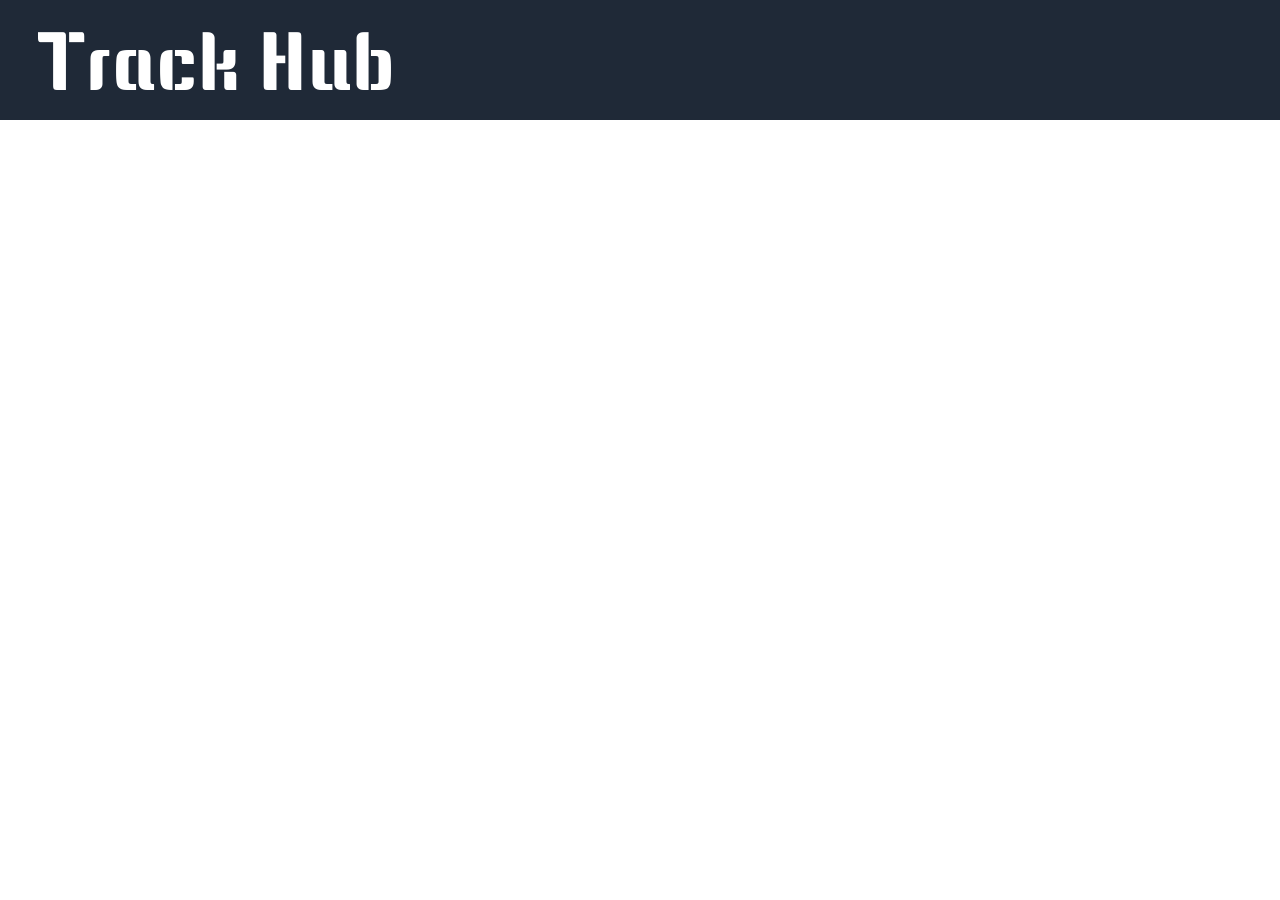
==== index.html @ 0800f73b "feat(ui): add Track Hub header" ====
<!doctype html>
<html lang="en">
  <head>
    <meta charset="UTF-8" />
    <meta name="viewport" content="width=device-width, initial-scale=1.0" />
    <title>TrackHub</title>
    <link rel="preconnect" href="https://fonts.googleapis.com" />
    <link rel="preconnect" href="https://fonts.gstatic.com" crossorigin />
    <link href="https://fonts.googleapis.com/css2?family=Keania+One&display=swap" rel="stylesheet" />
    <style>
      * {
        box-sizing: border-box;
      }

      body {
        margin: 0;
        background: #ffffff;
        font-family: Arial, sans-serif;
      }

      .top-menu {
        height: 120px;
        display: flex;
        align-items: center;
        padding-left: 36px;
        background: #1f2937;
      }

      .top-menu__brand {
        color: #ffffff;
        font-family: "Keania One", Arial, sans-serif;
        font-size: 5rem;
        font-weight: 400;
        line-height: 1;
        letter-spacing: 0.01em;
        text-decoration: none;
      }
    </style>
  </head>
  <body>
    <header class="top-menu">
      <a class="top-menu__brand" href="/">Track Hub</a>
    </header>
  </body>
</html>
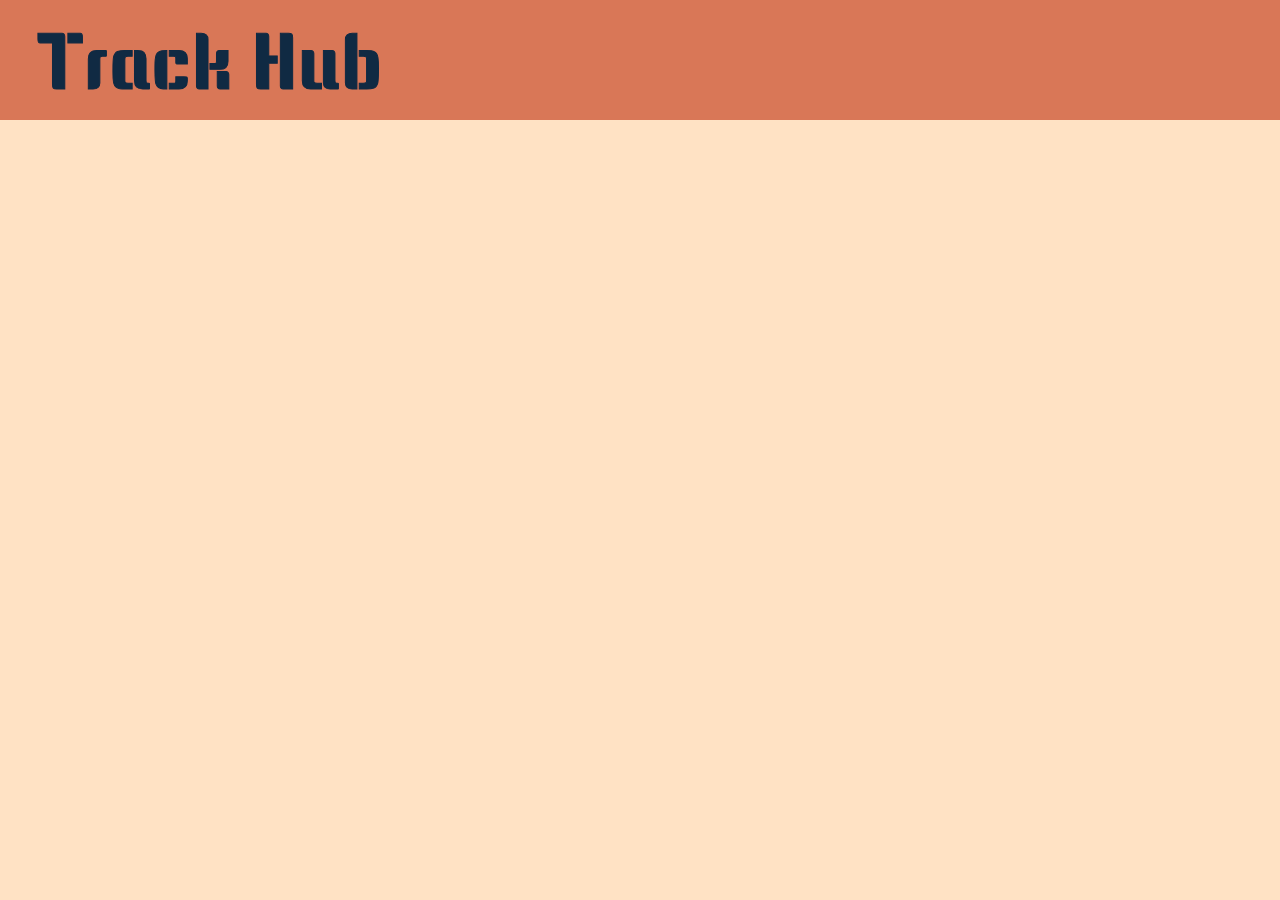
==== commit c26fcb8c: "feat(ui): add multilingual title animation" ====
--- a/index.html
+++ b/index.html
@@ -8,13 +8,20 @@
     <link rel="preconnect" href="https://fonts.gstatic.com" crossorigin />
     <link href="https://fonts.googleapis.com/css2?family=Keania+One&display=swap" rel="stylesheet" />
     <style>
+      :root {
+        --pastel-orange: #d97757;
+        --cream-orange: #ffe2c4;
+        --navy: #102a43;
+      }
+
       * {
         box-sizing: border-box;
       }
 
       body {
         margin: 0;
-        background: #ffffff;
+        min-height: 100vh;
+        background: var(--cream-orange);
         font-family: Arial, sans-serif;
       }
 
@@ -23,23 +30,101 @@
         display: flex;
         align-items: center;
         padding-left: 36px;
-        background: #1f2937;
+        background: var(--pastel-orange);
       }
 
       .top-menu__brand {
-        color: #ffffff;
+        color: var(--navy);
         font-family: "Keania One", Arial, sans-serif;
-        font-size: 5rem;
+        font-size: clamp(1.75rem, 6vw, 6rem);
         font-weight: 400;
+        -webkit-text-stroke: 1px var(--navy);
         line-height: 1;
         letter-spacing: 0.01em;
         text-decoration: none;
+        display: inline-block;
+        white-space: nowrap;
       }
     </style>
   </head>
   <body>
     <header class="top-menu">
-      <a class="top-menu__brand" href="/">Track Hub</a>
+      <a class="top-menu__brand" href="/" aria-label="Track Hub"></a>
     </header>
+    <script>
+      const brand = document.querySelector(".top-menu__brand");
+      const titles = [
+        { text: "Track Hub", language: "en" },
+        { text: "追踪中心", language: "zh" },
+        { text: "ट्रैक हब", language: "hi" },
+        { text: "Centro de seguimiento", language: "es" },
+        { text: "Centre de suivi", language: "fr" },
+        { text: "مركز التتبع", language: "ar" },
+        { text: "ট্র্যাকিং হাব", language: "bn" },
+        { text: "Centro de rastreamento", language: "pt" },
+        { text: "Центр отслеживания", language: "ru" },
+        { text: "ٹریکنگ حب", language: "ur" },
+        { text: "Pusat pelacakan", language: "id" },
+        { text: "Tracking-Zentrale", language: "de" },
+        { text: "追跡ハブ", language: "ja" },
+        { text: "ਟ੍ਰੈਕਿੰਗ ਹੱਬ", language: "pa" },
+        { text: "ट्रॅकिंग हब", language: "mr" },
+        { text: "ట్రాకింగ్ హబ్", language: "te" },
+        { text: "Takip merkezi", language: "tr" },
+        { text: "கண்காணிப்பு மையம்", language: "ta" },
+        { text: "Trung tâm theo dõi", language: "vi" },
+        { text: "추적 허브", language: "ko" },
+      ];
+      const typingDuration = 1000;
+      const readingDuration = 1400;
+      const deletingDuration = 600;
+
+      if (window.matchMedia("(prefers-reduced-motion: reduce)").matches) {
+        brand.textContent = titles[0].text;
+      } else {
+        let titleIndex = 0;
+
+        const animateTitle = () => {
+          const title = titles[titleIndex];
+          const characters = window.Intl?.Segmenter
+            ? [...new Intl.Segmenter(title.language, { granularity: "grapheme" }).segment(title.text)].map(({ segment }) => segment)
+            : Array.from(title.text);
+          const typingDelay = typingDuration / characters.length;
+          const deletingDelay = deletingDuration / characters.length;
+          let characterIndex = 0;
+
+          brand.textContent = "";
+          brand.lang = title.language;
+          brand.setAttribute("aria-label", title.text);
+
+          const typeNextCharacter = () => {
+            brand.textContent += characters[characterIndex];
+            characterIndex += 1;
+
+            if (characterIndex < characters.length) {
+              window.setTimeout(typeNextCharacter, typingDelay);
+            } else {
+              window.setTimeout(deleteCharacter, readingDuration);
+            }
+          };
+
+          const deleteCharacter = () => {
+            characters.pop();
+            brand.textContent = characters.join("");
+
+            if (characters.length > 0) {
+              window.setTimeout(deleteCharacter, deletingDelay);
+            } else {
+              titleIndex = (titleIndex + 1) % titles.length;
+              window.setTimeout(animateTitle, 180);
+            }
+          };
+
+          window.setTimeout(typeNextCharacter, typingDelay);
+        };
+
+        animateTitle();
+      }
+    </script>
   </body>
 </html>
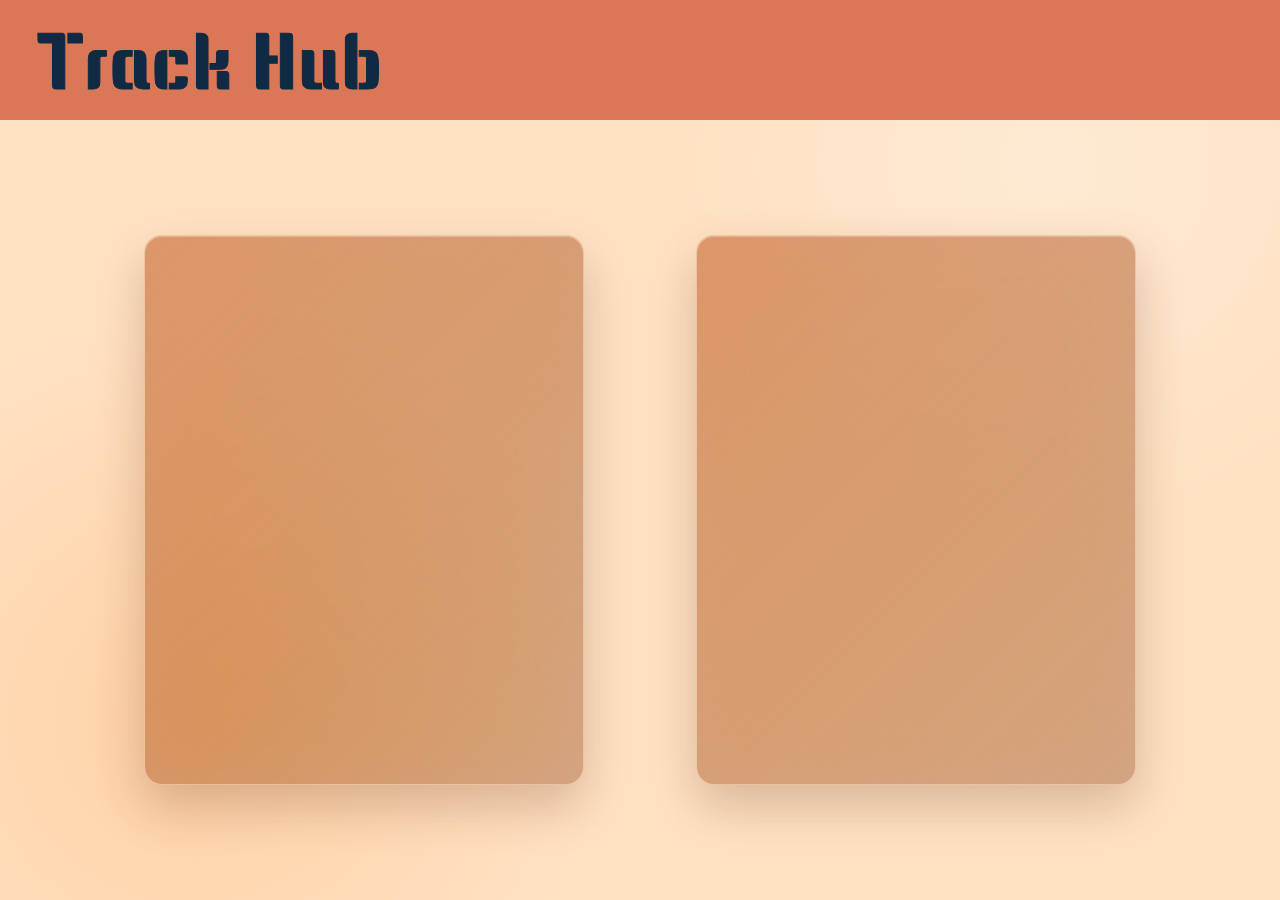
==== commit 5131cffb: "feat(ui): add frosted multilingual landing layout" ====
--- a/index.html
+++ b/index.html
@@ -21,7 +21,10 @@
       body {
         margin: 0;
         min-height: 100vh;
-        background: var(--cream-orange);
+        background:
+          radial-gradient(circle at 15% 80%, #ffd1a5 0, transparent 32%),
+          radial-gradient(circle at 82% 18%, #ffe9d2 0, transparent 28%),
+          var(--cream-orange);
         font-family: Arial, sans-serif;
       }
 
@@ -45,12 +48,51 @@
         display: inline-block;
         white-space: nowrap;
       }
+
+      .glass-panels {
+        min-height: calc(100vh - 120px);
+        display: grid;
+        grid-template-columns: repeat(2, minmax(0, 440px));
+        justify-content: center;
+        align-items: center;
+        gap: 112px;
+        width: min(992px, calc(100% - 72px));
+        margin: 0 auto;
+      }
+
+      .glass-panel {
+        aspect-ratio: 4 / 5;
+        border: 1px solid rgba(255, 232, 205, 0.52);
+        border-radius: 18px;
+        background: linear-gradient(135deg, rgba(187, 82, 29, 0.52), rgba(126, 48, 17, 0.34));
+        box-shadow:
+          inset 0 1px 0 rgba(255, 244, 228, 0.3),
+          0 22px 50px rgba(101, 43, 16, 0.24);
+        backdrop-filter: blur(28px) saturate(145%);
+        -webkit-backdrop-filter: blur(28px) saturate(145%);
+      }
+
+      @media (max-width: 700px) {
+        .glass-panels {
+          grid-template-columns: 1fr;
+          width: min(100% - 36px, 520px);
+          padding: 36px 0;
+        }
+
+        .glass-panel {
+          width: 100%;
+        }
+      }
     </style>
   </head>
   <body>
     <header class="top-menu">
       <a class="top-menu__brand" href="/" aria-label="Track Hub"></a>
     </header>
+    <main class="glass-panels">
+      <section class="glass-panel" aria-label="Track Hub panel one"></section>
+      <section class="glass-panel" aria-label="Track Hub panel two"></section>
+    </main>
     <script>
       const brand = document.querySelector(".top-menu__brand");
       const titles = [
@@ -82,10 +124,14 @@
       if (window.matchMedia("(prefers-reduced-motion: reduce)").matches) {
         brand.textContent = titles[0].text;
       } else {
-        let titleIndex = 0;
+        const englishTitle = titles[0];
+        const localizedTitles = titles.slice(1);
+        let localizedIndex = 0;
+        let titlesSinceEnglish = 2;
 
         const animateTitle = () => {
-          const title = titles[titleIndex];
+          const isEnglishTurn = titlesSinceEnglish === 2;
+          const title = isEnglishTurn ? englishTitle : localizedTitles[localizedIndex];
           const characters = window.Intl?.Segmenter
             ? [...new Intl.Segmenter(title.language, { granularity: "grapheme" }).segment(title.text)].map(({ segment }) => segment)
             : Array.from(title.text);
@@ -115,7 +161,13 @@
             if (characters.length > 0) {
               window.setTimeout(deleteCharacter, deletingDelay);
             } else {
-              titleIndex = (titleIndex + 1) % titles.length;
+              if (isEnglishTurn) {
+                titlesSinceEnglish = 0;
+              } else {
+                localizedIndex = (localizedIndex + 1) % localizedTitles.length;
+                titlesSinceEnglish += 1;
+              }
+
               window.setTimeout(animateTitle, 180);
             }
           };
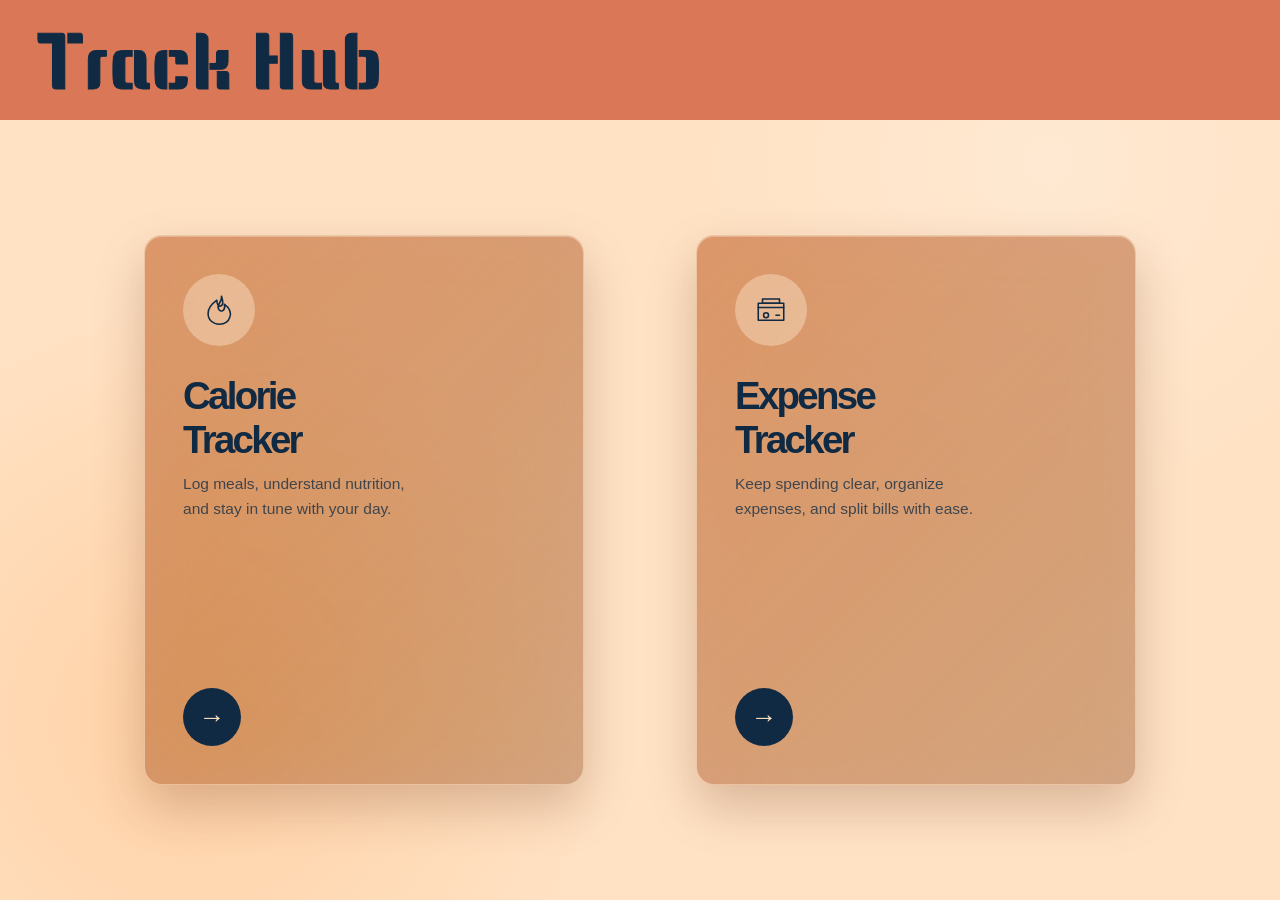
==== commit 034e93bc: "feat(ui): add tracker landing pages" ====
--- a/index.html
+++ b/index.html
@@ -72,6 +72,68 @@
         -webkit-backdrop-filter: blur(28px) saturate(145%);
       }
 
+      .tracker-card {
+        display: flex;
+        flex-direction: column;
+        align-items: flex-start;
+        padding: 38px;
+      }
+
+      .tracker-icon {
+        width: 72px;
+        height: 72px;
+        display: grid;
+        place-items: center;
+        border-radius: 50%;
+        background: rgba(255, 238, 215, 0.38);
+        color: var(--navy);
+      }
+
+      .tracker-icon svg {
+        width: 34px;
+        height: 34px;
+        fill: none;
+        stroke: currentColor;
+        stroke-linecap: round;
+        stroke-linejoin: round;
+        stroke-width: 2.2;
+      }
+
+      .tracker-card h2 {
+        margin: 28px 0 10px;
+        color: var(--navy);
+        font-size: clamp(2rem, 3vw, 2.7rem);
+        letter-spacing: -0.07em;
+      }
+
+      .tracker-card p {
+        margin: 0;
+        max-width: 240px;
+        color: rgba(16, 42, 67, 0.76);
+        font-size: 0.97rem;
+        line-height: 1.6;
+      }
+
+      .tracker-card__link {
+        width: 58px;
+        height: 58px;
+        display: grid;
+        place-items: center;
+        margin-top: auto;
+        border-radius: 50%;
+        background: var(--navy);
+        color: var(--cream-orange);
+        font-size: 1.65rem;
+        text-decoration: none;
+        transition: transform 180ms ease, background 180ms ease;
+      }
+
+      .tracker-card__link:hover,
+      .tracker-card__link:focus-visible {
+        background: #173d60;
+        transform: translateX(5px);
+      }
+
       @media (max-width: 700px) {
         .glass-panels {
           grid-template-columns: 1fr;
@@ -90,8 +152,22 @@
       <a class="top-menu__brand" href="/" aria-label="Track Hub"></a>
     </header>
     <main class="glass-panels">
-      <section class="glass-panel" aria-label="Track Hub panel one"></section>
-      <section class="glass-panel" aria-label="Track Hub panel two"></section>
+      <article class="glass-panel tracker-card">
+        <div class="tracker-icon" aria-hidden="true">
+          <svg viewBox="0 0 48 48"><path d="M27.5 4.5c1.7 9-7.8 11.2-4.1 18.1 1.7 3.1 5 3.7 7.1 1.3 2.6-3.1.9-8.1.9-8.1 7.2 5.2 10.1 11.5 8 18.2-2.1 6.8-8.1 10-15 10-8.8 0-15.8-5.8-15.8-15.1 0-8.6 6.1-14.2 12.4-18.7-.2 6.4 2.5 8.8 5.1 8.3 3.6-.8 4.4-5.7 1.4-14Z"/></svg>
+        </div>
+        <h2>Calorie<br />Tracker</h2>
+        <p>Log meals, understand nutrition, and stay in tune with your day.</p>
+        <a class="tracker-card__link" href="calorie.html" aria-label="Open Calorie Tracker">→</a>
+      </article>
+      <article class="glass-panel tracker-card">
+        <div class="tracker-icon" aria-hidden="true">
+          <svg viewBox="0 0 48 48"><path d="M6 14.5h36v24H6z"/><path d="M6 20.5h36M31 31.5h5M12 8.5h24v6H12z"/><circle cx="17" cy="31.5" r="3.5"/></svg>
+        </div>
+        <h2>Expense<br />Tracker</h2>
+        <p>Keep spending clear, organize expenses, and split bills with ease.</p>
+        <a class="tracker-card__link" href="expense.html" aria-label="Open Expense Tracker">→</a>
+      </article>
     </main>
     <script>
       const brand = document.querySelector(".top-menu__brand");
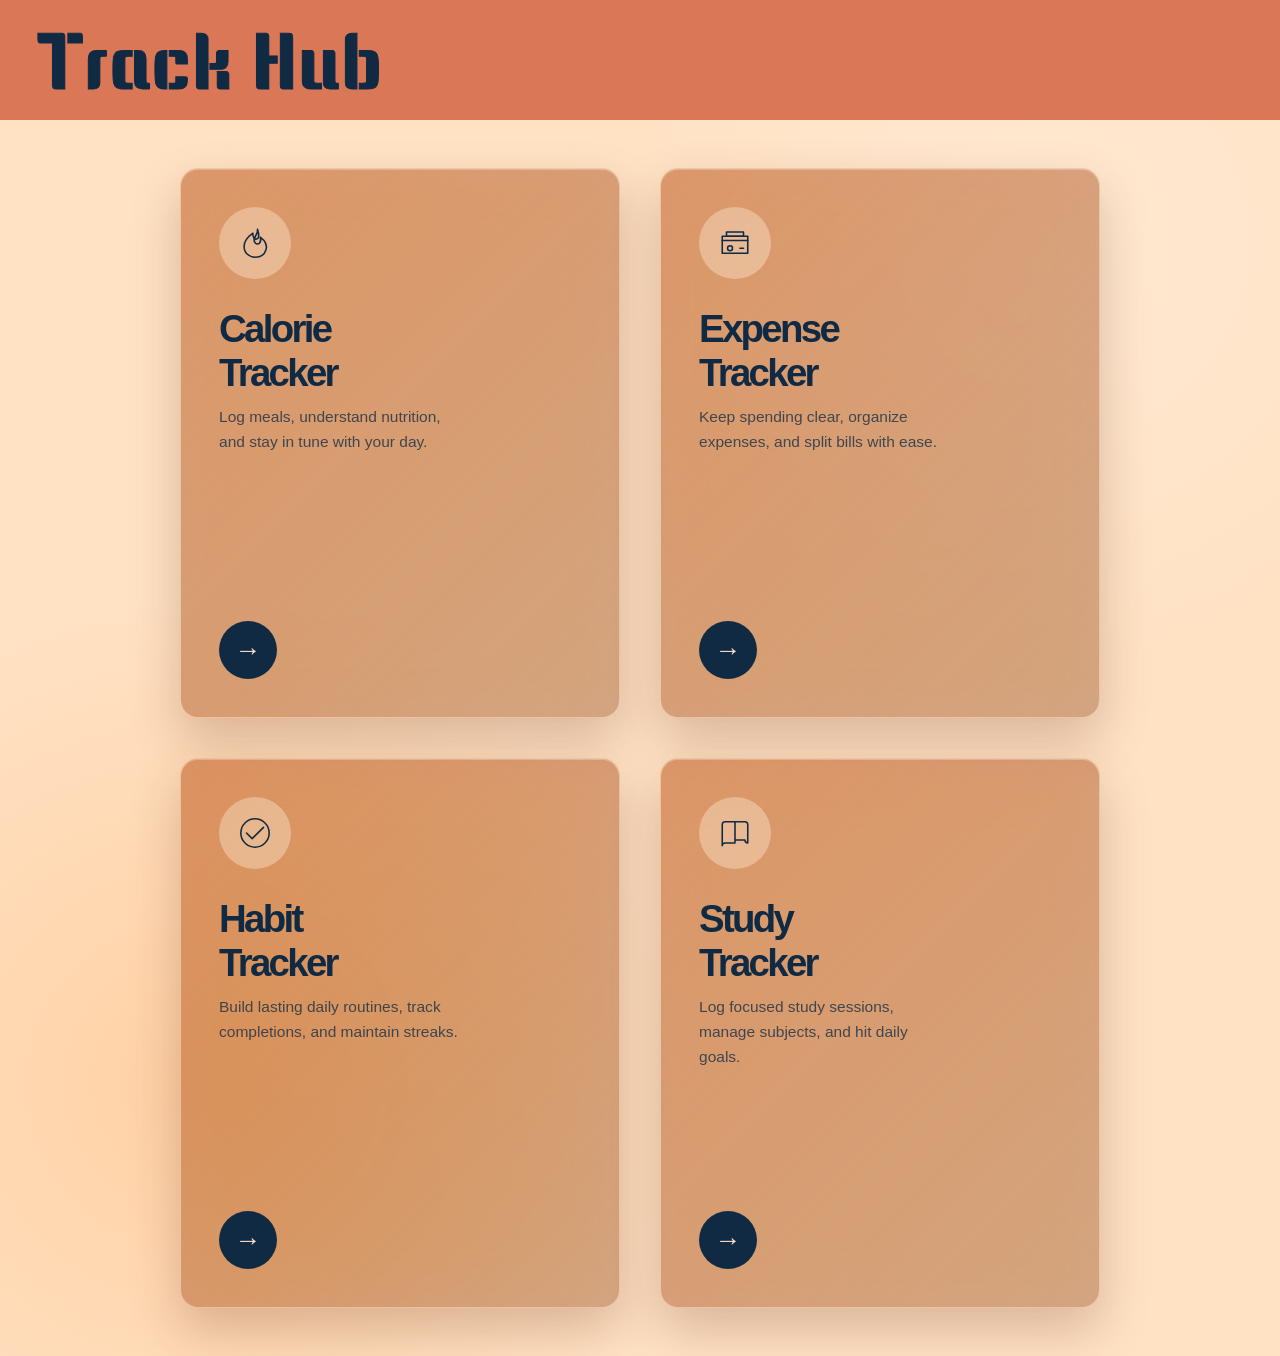
==== commit a123ee82: "feat(ui): add habit and study tracker cards to hub landing dashboard" ====
--- a/index.html
+++ b/index.html
@@ -55,9 +55,10 @@
         grid-template-columns: repeat(2, minmax(0, 440px));
         justify-content: center;
         align-items: center;
-        gap: 112px;
+        gap: 40px;
         width: min(992px, calc(100% - 72px));
         margin: 0 auto;
+        padding: 48px 0;
       }
 
       .glass-panel {
@@ -167,6 +168,22 @@
         <h2>Expense<br />Tracker</h2>
         <p>Keep spending clear, organize expenses, and split bills with ease.</p>
         <a class="tracker-card__link" href="expense.html" aria-label="Open Expense Tracker">→</a>
+      </article>
+      <article class="glass-panel tracker-card">
+        <div class="tracker-icon" aria-hidden="true">
+          <svg viewBox="0 0 48 48"><path d="M12 24l8 8 16-16"/><circle cx="24" cy="24" r="20"/></svg>
+        </div>
+        <h2>Habit<br />Tracker</h2>
+        <p>Build lasting daily routines, track completions, and maintain streaks.</p>
+        <a class="tracker-card__link" href="/api/habit/dashboard" aria-label="Open Habit Tracker">→</a>
+      </article>
+      <article class="glass-panel tracker-card">
+        <div class="tracker-icon" aria-hidden="true">
+          <svg viewBox="0 0 48 48"><path d="M6 38V12a4 4 0 0 1 4-4h14v30H10a4 4 0 0 0-4 4zm18 0V8h14a4 4 0 0 1 4 4v26a4 4 0 0 1-4-4H24z"/></svg>
+        </div>
+        <h2>Study<br />Tracker</h2>
+        <p>Log focused study sessions, manage subjects, and hit daily goals.</p>
+        <a class="tracker-card__link" href="/api/study/dashboard" aria-label="Open Study Tracker">→</a>
       </article>
     </main>
     <script>
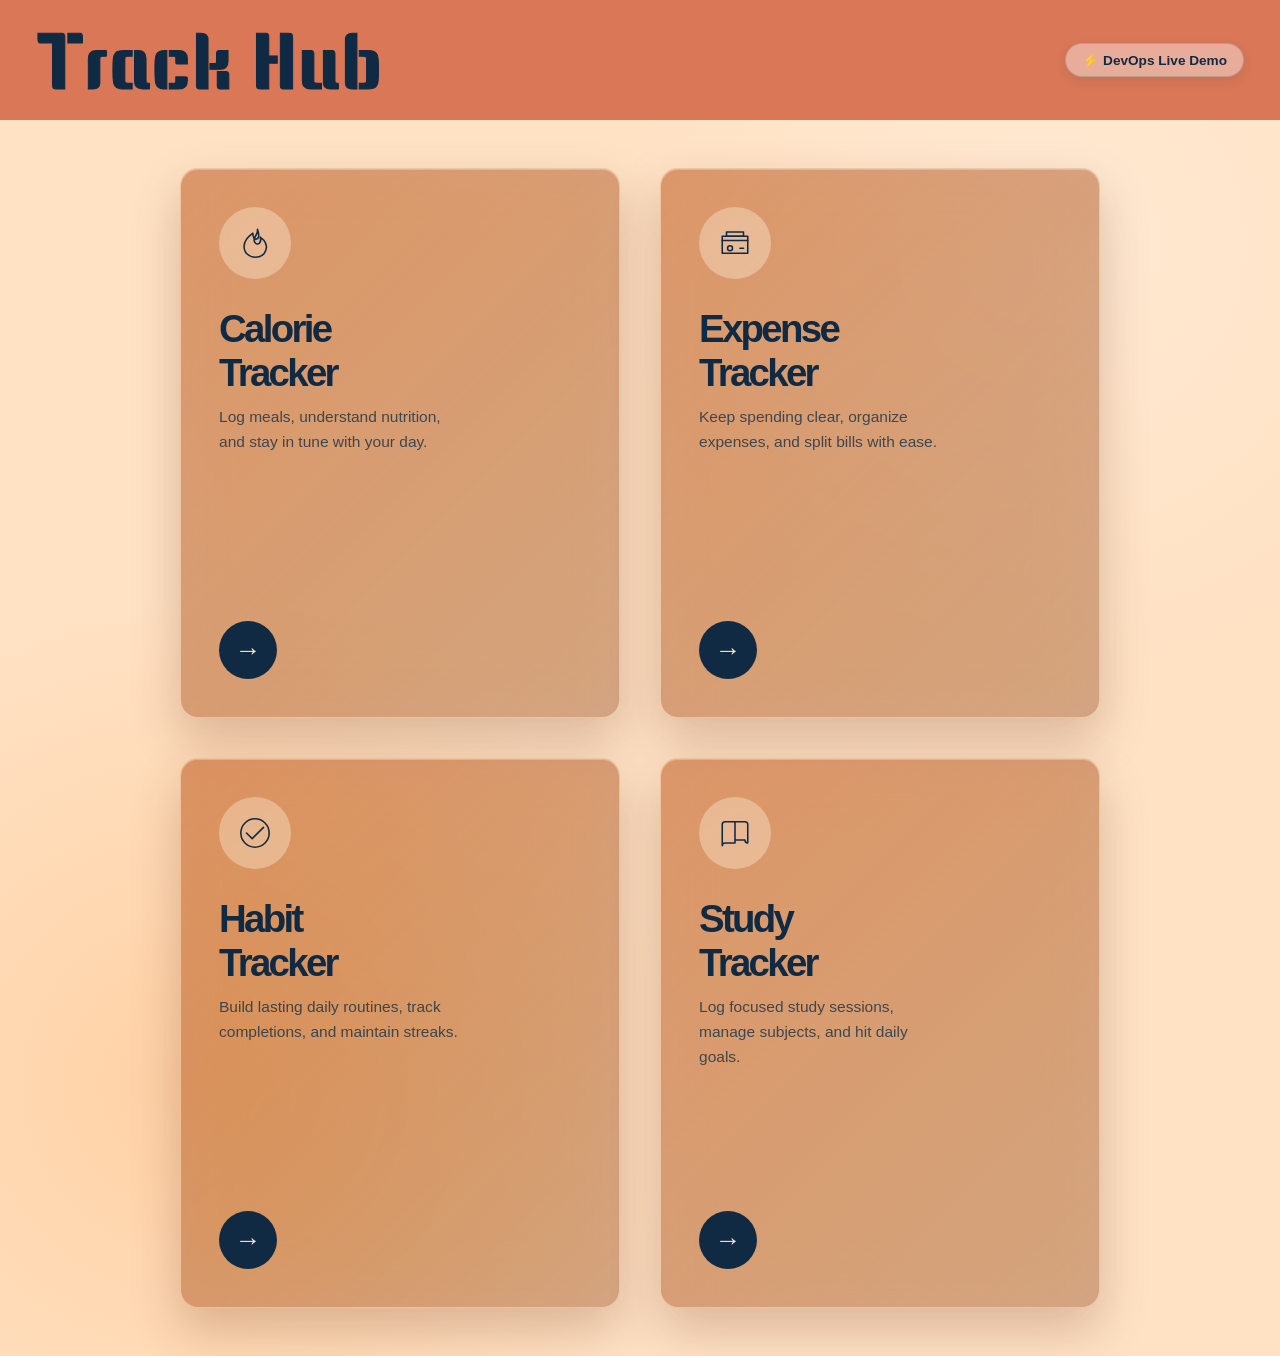
==== commit ffd6a474: "feat(ui): add live devops presentation interface and dashboard button" ====
--- a/index.html
+++ b/index.html
@@ -32,7 +32,8 @@
         height: 120px;
         display: flex;
         align-items: center;
-        padding-left: 36px;
+        justify-content: space-between;
+        padding: 0 36px;
         background: var(--pastel-orange);
       }
 
@@ -151,6 +152,7 @@
   <body>
     <header class="top-menu">
       <a class="top-menu__brand" href="/" aria-label="Track Hub"></a>
+      <a href="trackers/presentation/presentation.html" style="display: inline-flex; align-items: center; gap: 7px; padding: 8px 16px; border-radius: 20px; background: rgba(255, 255, 255, 0.4); border: 1px solid rgba(16, 42, 67, 0.16); color: var(--navy); text-decoration: none; font-size: 0.85rem; font-weight: 700; box-shadow: 0 4px 12px rgba(16, 42, 67, 0.08); transition: all 0.2s ease;">⚡ DevOps Live Demo</a>
     </header>
     <main class="glass-panels">
       <article class="glass-panel tracker-card">
@@ -159,7 +161,7 @@
         </div>
         <h2>Calorie<br />Tracker</h2>
         <p>Log meals, understand nutrition, and stay in tune with your day.</p>
-        <a class="tracker-card__link" href="calorie.html" aria-label="Open Calorie Tracker">→</a>
+        <a class="tracker-card__link" href="trackers/calorie/calorie.html" aria-label="Open Calorie Tracker">→</a>
       </article>
       <article class="glass-panel tracker-card">
         <div class="tracker-icon" aria-hidden="true">
@@ -167,7 +169,7 @@
         </div>
         <h2>Expense<br />Tracker</h2>
         <p>Keep spending clear, organize expenses, and split bills with ease.</p>
-        <a class="tracker-card__link" href="expense.html" aria-label="Open Expense Tracker">→</a>
+        <a class="tracker-card__link" href="trackers/expense/expense.html" aria-label="Open Expense Tracker">→</a>
       </article>
       <article class="glass-panel tracker-card">
         <div class="tracker-icon" aria-hidden="true">
@@ -175,7 +177,7 @@
         </div>
         <h2>Habit<br />Tracker</h2>
         <p>Build lasting daily routines, track completions, and maintain streaks.</p>
-        <a class="tracker-card__link" href="/api/habit/dashboard" aria-label="Open Habit Tracker">→</a>
+        <a class="tracker-card__link" href="trackers/habit/habit.html" aria-label="Open Habit Tracker">→</a>
       </article>
       <article class="glass-panel tracker-card">
         <div class="tracker-icon" aria-hidden="true">
@@ -183,7 +185,7 @@
         </div>
         <h2>Study<br />Tracker</h2>
         <p>Log focused study sessions, manage subjects, and hit daily goals.</p>
-        <a class="tracker-card__link" href="/api/study/dashboard" aria-label="Open Study Tracker">→</a>
+        <a class="tracker-card__link" href="trackers/study/study.html" aria-label="Open Study Tracker">→</a>
       </article>
     </main>
     <script>
